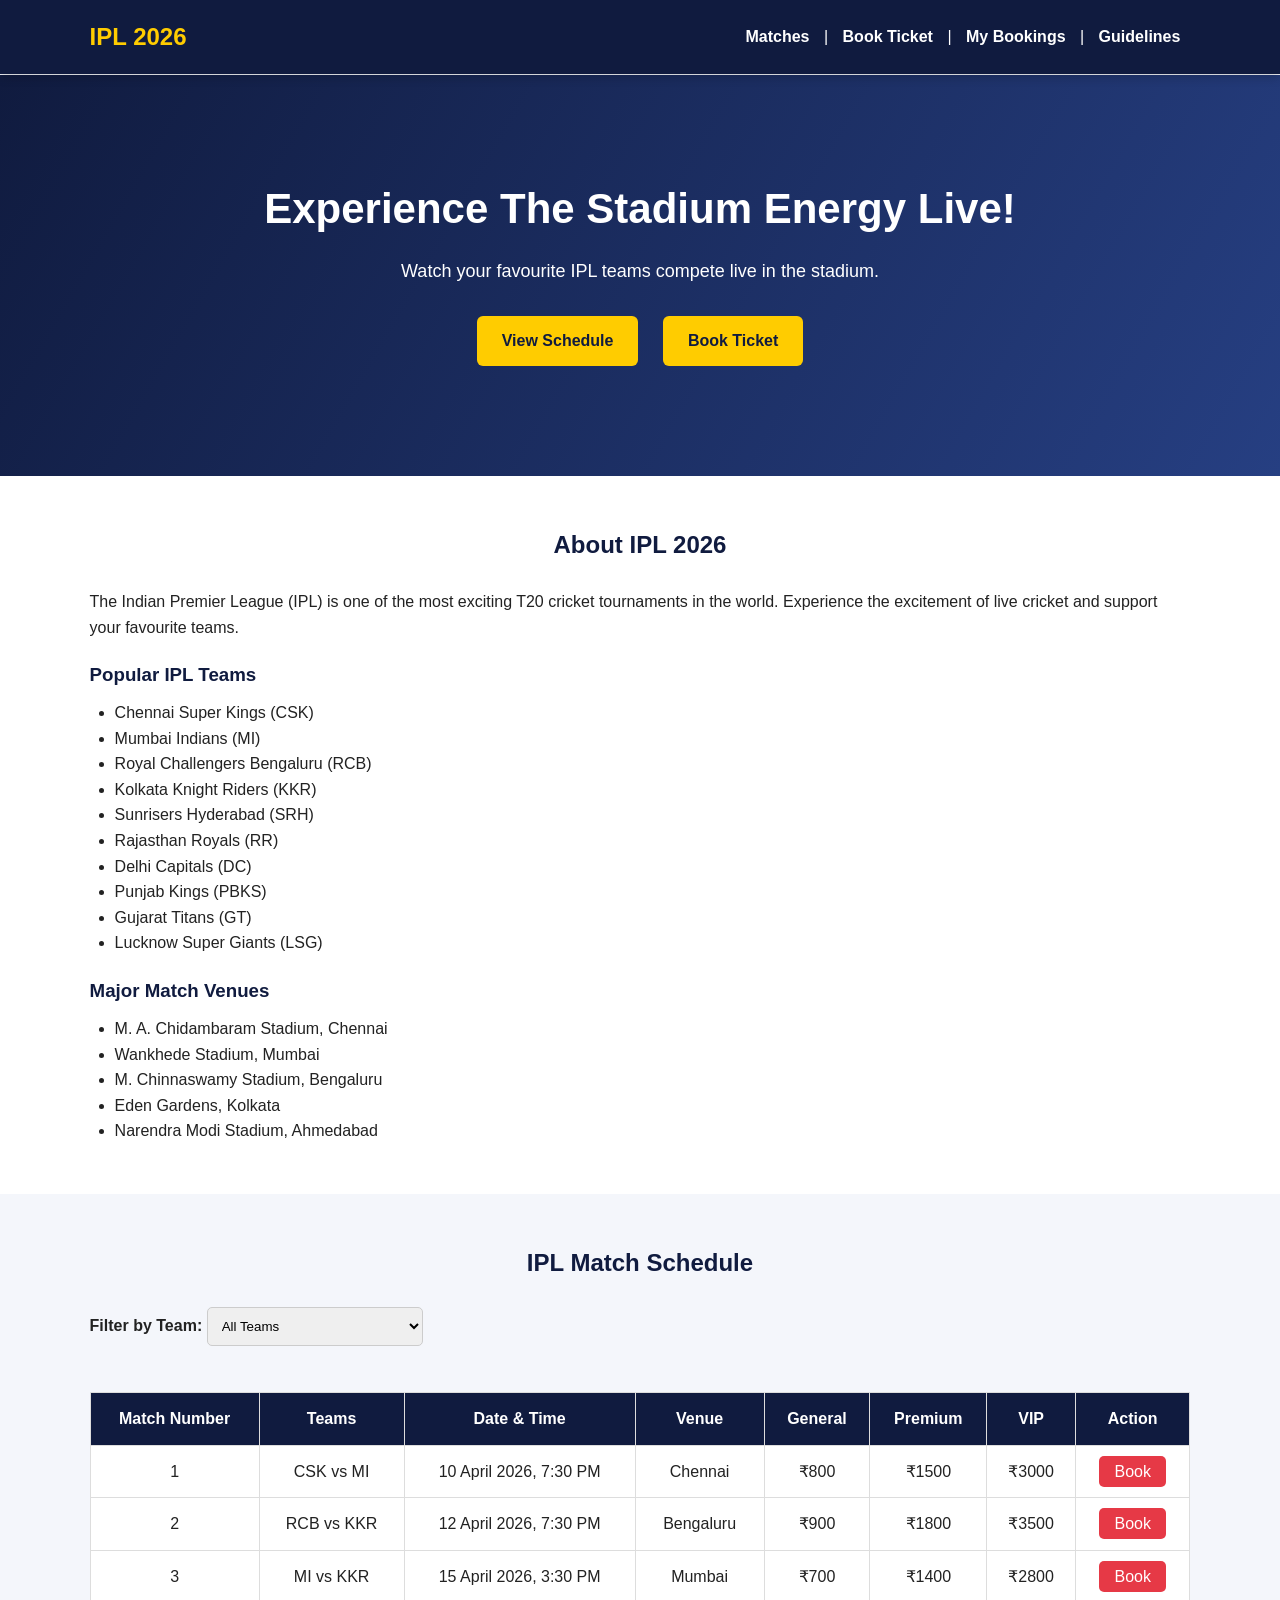
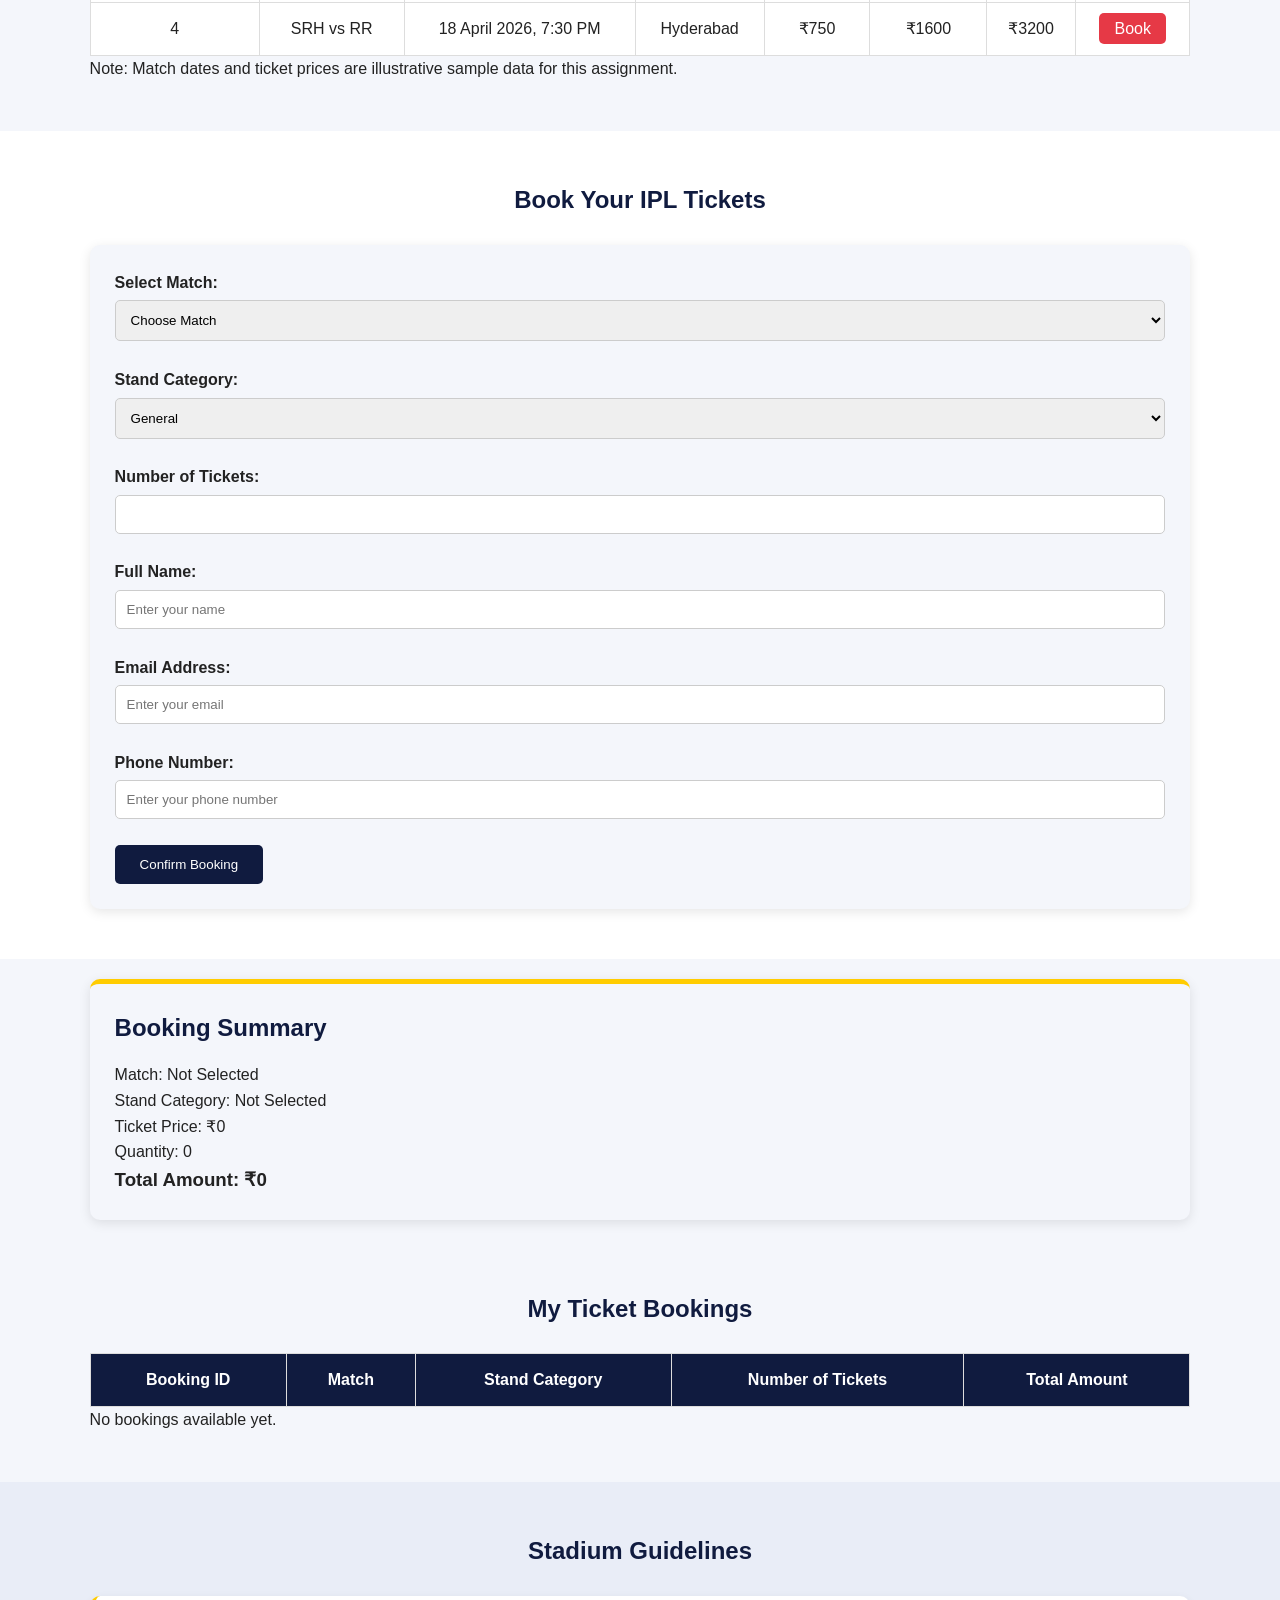
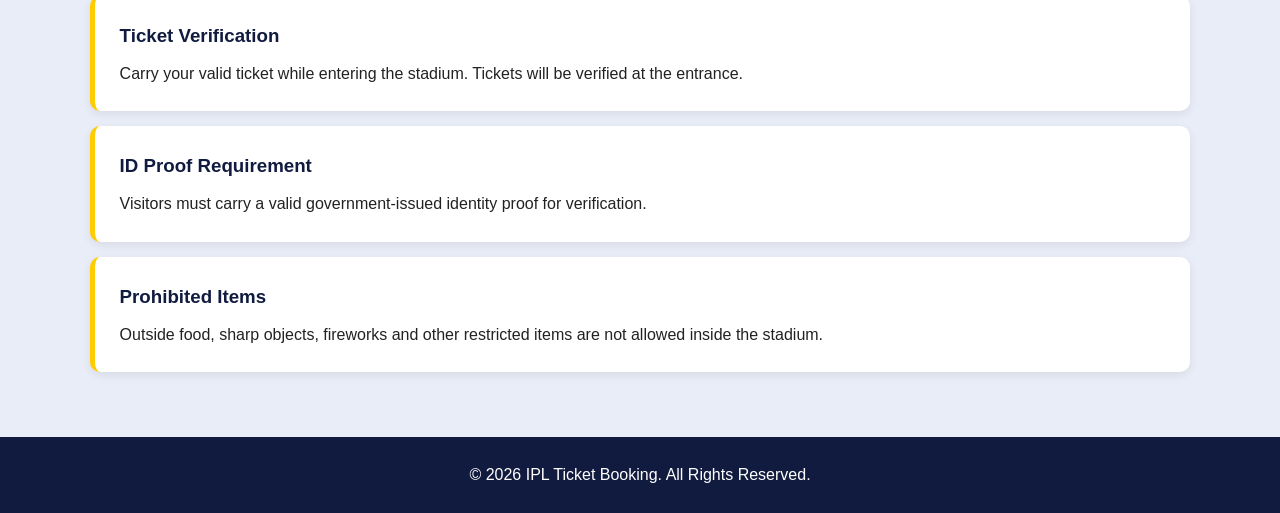
==== index.html @ 78270494 "Initial commit - IPL Ticket Booking Website" ====
<!DOCTYPE html>
<html lang="en">

<head>
    <meta charset="UTF-8">
    <meta name="viewport" content="width=device-width, initial-scale=1.0">
    <title>The Indian Premier League 2026 Ticket Booking</title>
    <link rel="stylesheet" href="styles.css">
</head>

<body>

    <!-- HEADER AND NAVIGATION BAR -->

    <header>

        <h2>IPL 2026</h2>

        <nav>
            <a href="#matches">Matches</a> |
            <a href="#booking">Book Ticket</a> |
            <a href="#mybookings">My Bookings</a> |
            <a href="#guidelines">Guidelines</a>
        </nav>

    </header>


    <section id="home">

        <h1>Experience The Stadium Energy Live!</h1>

        <p>Watch your favourite IPL teams compete live in the stadium.</p>

        <a href="#matches">View Schedule</a>

        <a href="#booking">Book Ticket</a>

    </section>


    <section id="about">

        <h2>About IPL 2026</h2>

        <p>
            The Indian Premier League (IPL) is one of the most
            exciting T20 cricket tournaments in the world.
            Experience the excitement of live cricket and
            support your favourite teams.
        </p>

        <h3>Popular IPL Teams</h3>

        <ul>
            <li>Chennai Super Kings (CSK)</li>
            <li>Mumbai Indians (MI)</li>
            <li>Royal Challengers Bengaluru (RCB)</li>
            <li>Kolkata Knight Riders (KKR)</li>
            <li>Sunrisers Hyderabad (SRH)</li>
            <li>Rajasthan Royals (RR)</li>
            <li>Delhi Capitals (DC)</li>
            <li>Punjab Kings (PBKS)</li>
            <li>Gujarat Titans (GT)</li>
            <li>Lucknow Super Giants (LSG)</li>
        </ul>

        <h3>Major Match Venues</h3>

        <ul>
            <li>M. A. Chidambaram Stadium, Chennai</li>
            <li>Wankhede Stadium, Mumbai</li>
            <li>M. Chinnaswamy Stadium, Bengaluru</li>
            <li>Eden Gardens, Kolkata</li>
            <li>Narendra Modi Stadium, Ahmedabad</li>
        </ul>

    </section>


    

    <section id="matches">

        <h2>IPL Match Schedule</h2>

        <label for="teamFilter">Filter by Team:</label>

        <select id="teamFilter">

            <option value="all">All Teams</option>
            <option value="CSK">Chennai Super Kings</option>
            <option value="MI">Mumbai Indians</option>
            <option value="RCB">Royal Challengers Bengaluru</option>
            <option value="KKR">Kolkata Knight Riders</option>
            <option value="SRH">Sunrisers Hyderabad</option>
            <option value="RR">Rajasthan Royals</option>
            <option value="DC">Delhi Capitals</option>
            <option value="PBKS">Punjab Kings</option>
            <option value="GT">Gujarat Titans</option>
            <option value="LSG">Lucknow Super Giants</option>

        </select>

        <br><br>

        <table border="1">

            <thead>

                <tr>
                    <th>Match Number</th>
                    <th>Teams</th>
                    <th>Date & Time</th>
                    <th>Venue</th>
                    <th>General</th>
                    <th>Premium</th>
                    <th>VIP</th>
                    <th>Action</th>
                </tr>

            </thead>

            <tbody>

                <tr>
                    <td>1</td>
                    <td>CSK vs MI</td>
                    <td>10 April 2026, 7:30 PM</td>
                    <td>Chennai</td>
                    <td>₹800</td>
                    <td>₹1500</td>
                    <td>₹3000</td>
                    <td><a href="#booking">Book</a></td>
                </tr>

                <tr>
                    <td>2</td>
                    <td>RCB vs KKR</td>
                    <td>12 April 2026, 7:30 PM</td>
                    <td>Bengaluru</td>
                    <td>₹900</td>
                    <td>₹1800</td>
                    <td>₹3500</td>
                    <td><a href="#booking">Book</a></td>
                </tr>

                <tr>
                    <td>3</td>
                    <td>MI vs KKR</td>
                    <td>15 April 2026, 3:30 PM</td>
                    <td>Mumbai</td>
                    <td>₹700</td>
                    <td>₹1400</td>
                    <td>₹2800</td>
                    <td><a href="#booking">Book</a></td>
                </tr>

                <tr>
                    <td>4</td>
                    <td>SRH vs RR</td>
                    <td>18 April 2026, 7:30 PM</td>
                    <td>Hyderabad</td>
                    <td>₹750</td>
                    <td>₹1600</td>
                    <td>₹3200</td>
                    <td><a href="#booking">Book</a></td>
                </tr>

            </tbody>

        </table>

        <p>
            Note: Match dates and ticket prices are illustrative
            sample data for this assignment.
        </p>

    </section>


    <section id="booking">

        <h2>Book Your IPL Tickets</h2>

        <form>

            <label for="match">Select Match:</label>

            <select id="match" name="match">

                <option value="">Choose Match</option>
                <option>CSK vs MI</option>
                <option>RCB vs KKR</option>
                <option>MI vs KKR</option>
                <option>SRH vs RR</option>

            </select>

            <br><br>

            <label for="stand">Stand Category:</label>

            <select id="stand" name="stand">

                <option>General</option>
                <option>Premium</option>
                <option>VIP</option>

            </select>

            <br><br>

            <label for="quantity">Number of Tickets:</label>

            <input type="number" id="quantity" name="quantity" min="1" max="10">

            <br><br>

            <label for="name">Full Name:</label>

            <input type="text" id="name" name="name" placeholder="Enter your name">

            <br><br>

            <label for="email">Email Address:</label>

            <input type="email" id="email" name="email" placeholder="Enter your email">

            <br><br>

            <label for="phone">Phone Number:</label>

            <input type="tel" id="phone" name="phone" placeholder="Enter your phone number">

            <br><br>

            <button type="submit">Confirm Booking</button>

        </form>

    </section>


    <aside>

        <h2>Booking Summary</h2>

        <p>Match: Not Selected</p>

        <p>Stand Category: Not Selected</p>

        <p>Ticket Price: ₹0</p>

        <p>Quantity: 0</p>

        <h3>Total Amount: ₹0</h3>

    </aside>



    <section id="mybookings">

        <h2>My Ticket Bookings</h2>

        <table border="1">

            <thead>

                <tr>
                    <th>Booking ID</th>
                    <th>Match</th>
                    <th>Stand Category</th>
                    <th>Number of Tickets</th>
                    <th>Total Amount</th>
                </tr>

            </thead>

            <tbody>

                <!-- Future booking records will appear here -->

            </tbody>

        </table>

        <p>No bookings available yet.</p>

    </section>


    <!-- GUIDELINES SECTION -->

    <section id="guidelines">

        <h2>Stadium Guidelines</h2>

        <article>

            <h3>Ticket Verification</h3>

            <p>
                Carry your valid ticket while entering
                the stadium. Tickets will be verified
                at the entrance.
            </p>

        </article>

        <article>

            <h3>ID Proof Requirement</h3>

            <p>
                Visitors must carry a valid government-issued
                identity proof for verification.
            </p>

        </article>

        <article>

            <h3>Prohibited Items</h3>

            <p>
                Outside food, sharp objects, fireworks
                and other restricted items are not allowed
                inside the stadium.
            </p>

        </article>

    </section>


    <!-- FOOTER -->

    <footer>

        <p>
            &copy; 2026 IPL Ticket Booking.
            All Rights Reserved.
        </p>

    </footer>

</body>

</html>
---- styles.css ----
/* IPL 2026 TICKET BOOKING WEBSITE */

/* 1. CSS VARIABLES */

:root {
    --primary: #101b3f;
    --accent: #ffcc00;
    --background: #f4f6fb;
    --text: #222222;
    --white: #ffffff;
}

/* 2. GENERAL STYLING */

* {
    margin: 0;
    padding: 0;
    box-sizing: border-box;
    scroll-behavior: smooth;
}

body {
    font-family: Arial, sans-serif;
    background-color: var(--background);
    color: var(--text);
    line-height: 1.6;
    padding-top: 75px;
}

section {
    padding: 50px 7%;
    scroll-margin-top: 75px;
}

section h2 {
    text-align: center;
    color: var(--primary);
    margin-bottom: 25px;
}

/* 3. NAVIGATION BAR */

header {
    background-color: var(--primary);
    color: var(--white);
    padding: 18px 7%;
    display: flex;
    justify-content: space-between;
    align-items: center;
    flex-wrap: wrap;
    position: fixed;
    top: 0;
    left: 0;
    width: 100%;
    z-index: 1000;
    box-shadow: 0 3px 10px rgba(0,0,0,0.2);
}

header h2 {
    color: var(--accent);
}

nav a {
    color: var(--white);
    text-decoration: none;
    margin: 10px;
    font-weight: bold;
    transition: 0.3s;
}

nav a:hover {
    color: var(--accent);
}

/* 4. HERO / BANNER SECTION */

#home {
    background: linear-gradient(120deg, #101b3f, #263f82);
    color: var(--white);
    text-align: center;
    padding: 100px 20px;
}

#home h1 {
    font-size: 42px;
    margin-bottom: 15px;
}

#home p {
    font-size: 18px;
    margin-bottom: 20px;
}

#home a {
    display: inline-block;
    background-color: var(--accent);
    color: var(--primary);
    padding: 12px 25px;
    margin: 10px;
    border-radius: 6px;
    text-decoration: none;
    font-weight: bold;
}

#home a:hover {
    background-color: var(--white);
}

/* 5. ABOUT IPL SECTION */

#about {
    background-color: var(--white);
}

#about p {
    margin-bottom: 20px;
}

#about h3 {
    color: var(--primary);
    margin: 20px 0 10px;
}

#about ul {
    padding-left: 25px;
}

/* 6. MATCH SCHEDULE TABLE */

#matches {
    background-color: var(--background);
}

#matches label {
    font-weight: bold;
}

#teamFilter {
    padding: 10px;
    border-radius: 5px;
    border: 1px solid #ccc;
}

table {
    width: 100%;
    border-collapse: collapse;
    background-color: var(--white);
    margin-top: 20px;
}

th {
    background-color: var(--primary);
    color: var(--white);
}

th, td {
    padding: 13px;
    text-align: center;
    border: 1px solid #ddd;
}

tr:hover {
    background-color: #eef2ff;
}

td a {
    background-color: #e63946;
    color: var(--white);
    padding: 7px 15px;
    border-radius: 5px;
    text-decoration: none;
}

td a:hover {
    background-color: var(--primary);
}

/* 7. BOOKING FORM */

#booking {
    background-color: var(--white);
}

#booking form {
    background-color: var(--background);
    padding: 25px;
    border-radius: 10px;
    box-shadow: 0 3px 12px rgba(0,0,0,0.1);
}

#booking label {
    font-weight: bold;
}

#booking input,
#booking select {
    width: 100%;
    padding: 11px;
    margin-top: 5px;
    border: 1px solid #ccc;
    border-radius: 5px;
}

#booking button {
    background-color: var(--primary);
    color: var(--white);
    padding: 12px 25px;
    border: none;
    border-radius: 5px;
    cursor: pointer;
}

#booking button:hover {
    background-color: #263f82;
}

/* 8. BOOKING SUMMARY */

aside {
    background-color: var(--background);
    padding: 25px;
    margin: 20px 7%;
    border-radius: 10px;
    border-top: 5px solid var(--accent);
    box-shadow: 0 3px 12px rgba(0,0,0,0.1);
}

aside h2 {
    color: var(--primary);
    margin-bottom: 15px;
}

/* 9. MY BOOKINGS */

#mybookings {
    background-color: var(--background);
}

/* 10. GUIDELINES CARDS */

#guidelines {
    background-color: #e9edf7;
}

article {
    background-color: var(--white);
    padding: 25px;
    margin: 15px 0;
    border-radius: 10px;
    border-left: 5px solid var(--accent);
    box-shadow: 0 3px 10px rgba(0,0,0,0.08);
}

article h3 {
    color: var(--primary);
    margin-bottom: 10px;
}

/* 11. FOOTER */

footer {
    background-color: var(--primary);
    color: var(--white);
    text-align: center;
    padding: 25px;
}

/* 12. RESPONSIVE DESIGN */

@media (max-width: 768px) {

    header {
        flex-direction: column;
        gap: 10px;
    }

    nav {
        text-align: center;
    }

    #home h1 {
        font-size: 30px;
    }

    section {
        padding: 35px 5%;
    }

    table {
        min-width: 750px;
    }

    #matches {
        overflow-x: auto;
    }
}
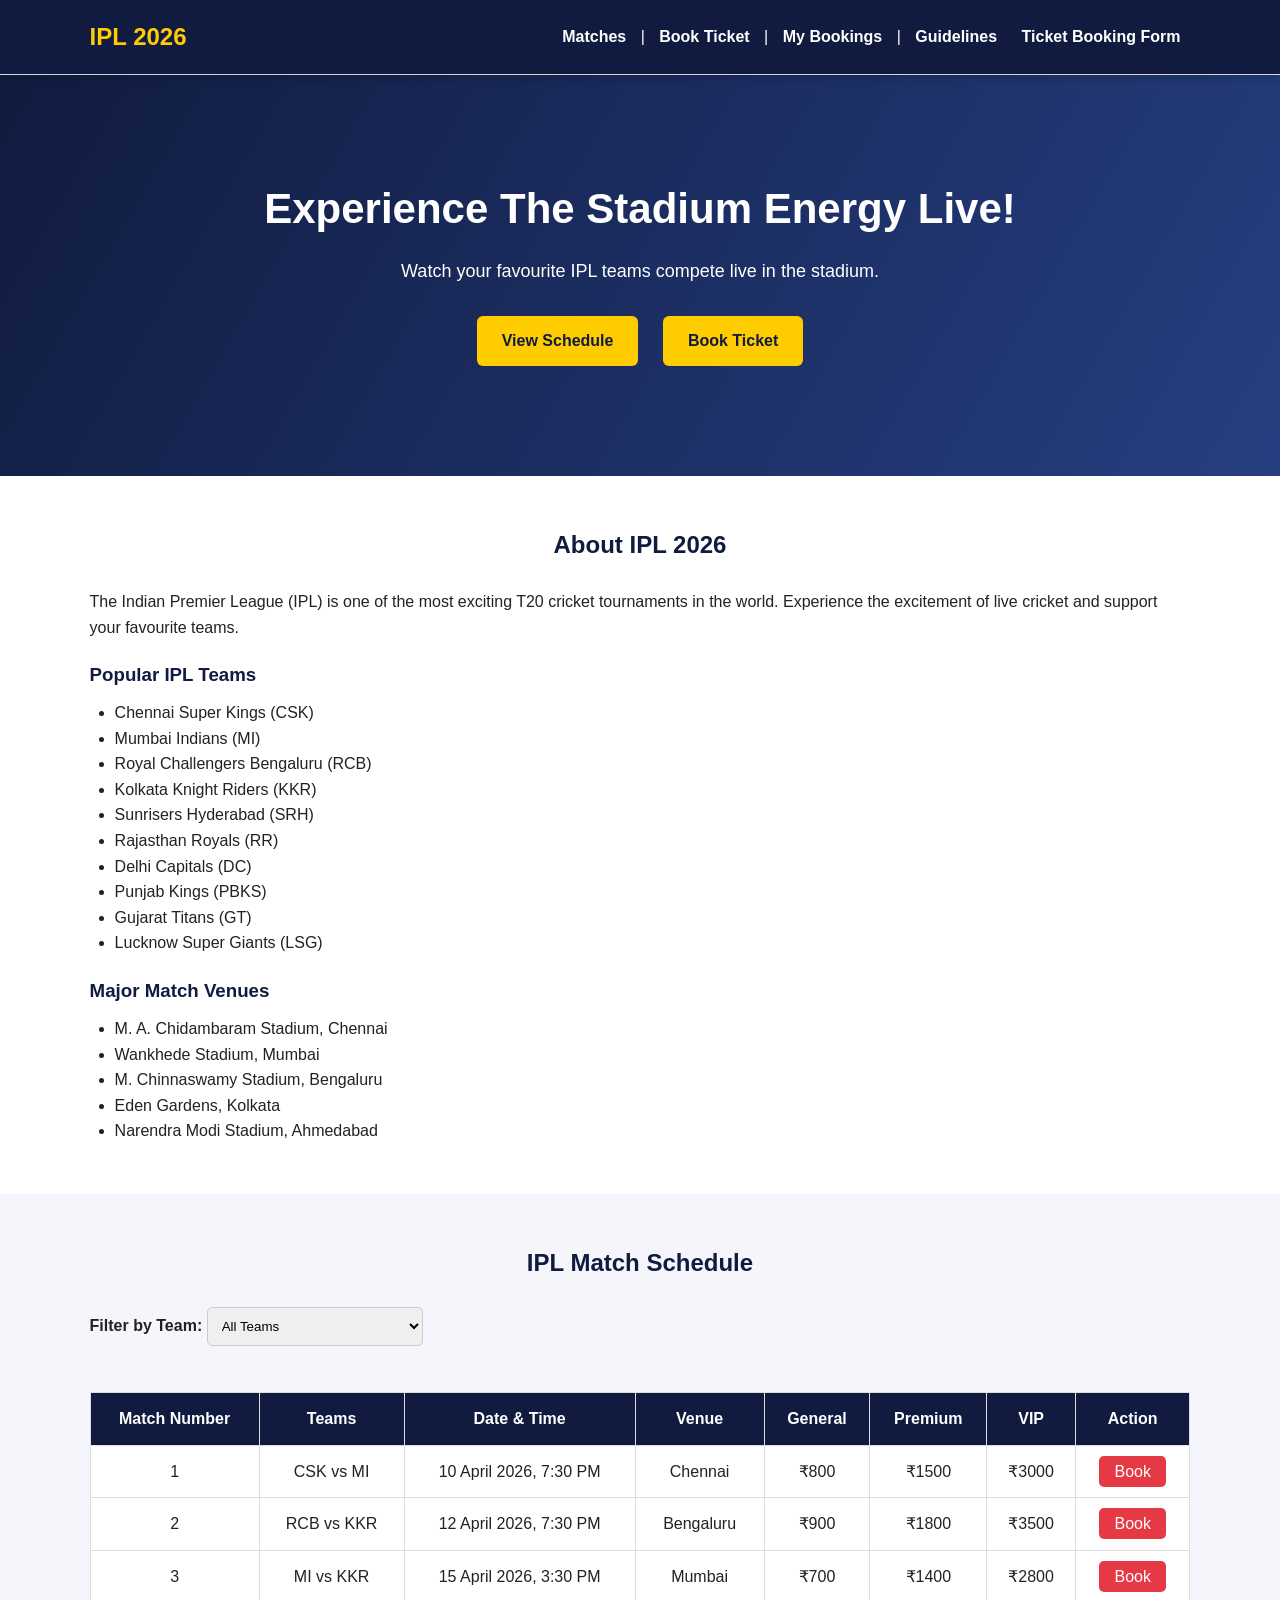
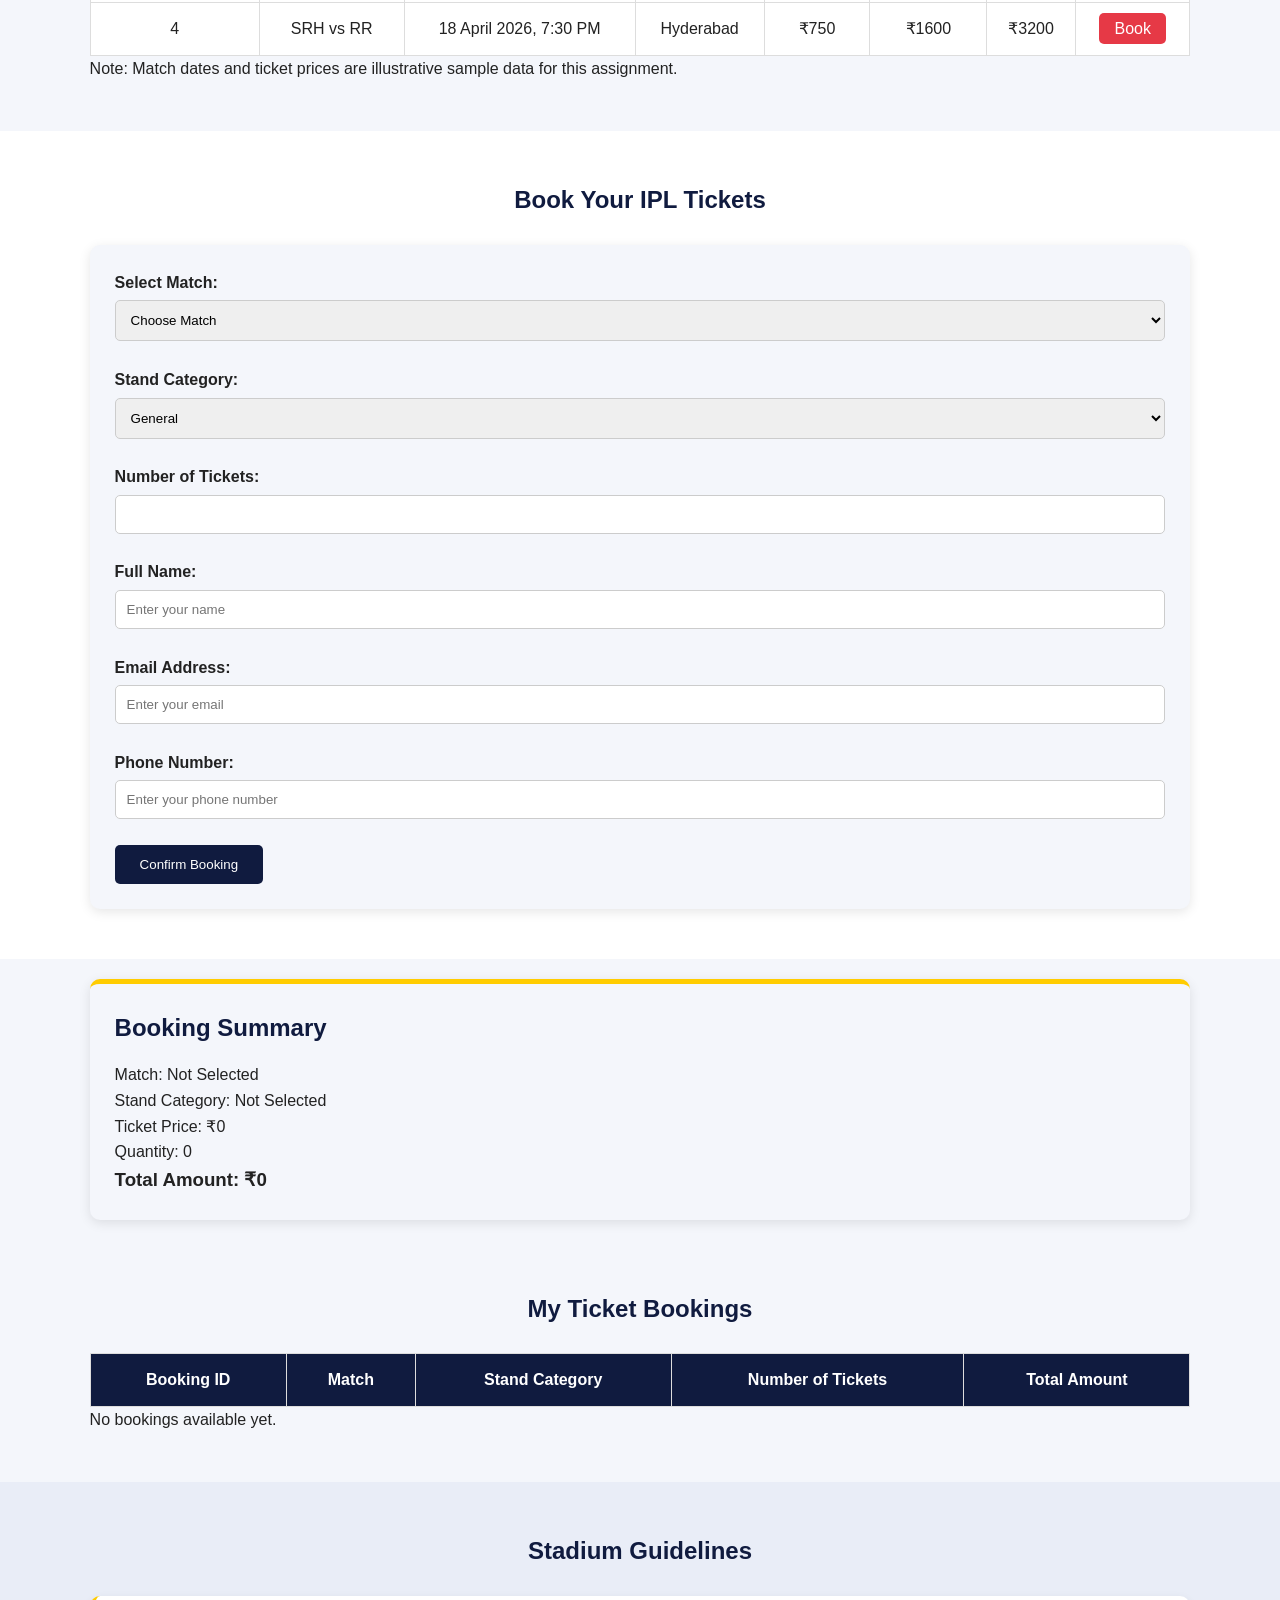
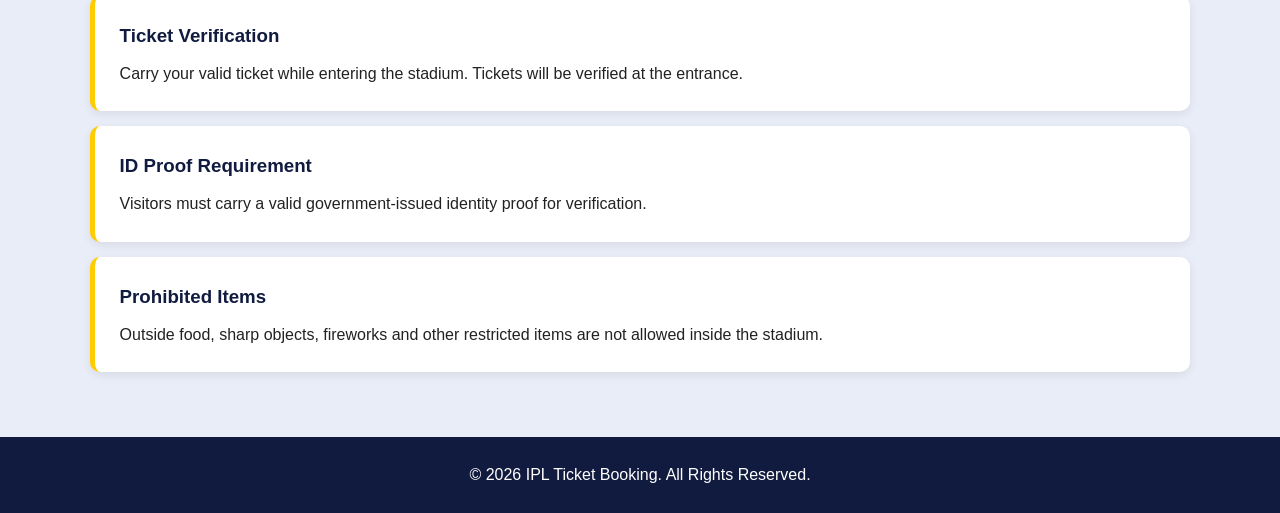
==== commit 448e3856: "Added IPL booking form with HTML validation" ====
--- a/index.html
+++ b/index.html
@@ -21,6 +21,7 @@
             <a href="#booking">Book Ticket</a> |
             <a href="#mybookings">My Bookings</a> |
             <a href="#guidelines">Guidelines</a>
+            <a href="booking.html">Ticket Booking Form</a>
         </nav>
 
     </header>
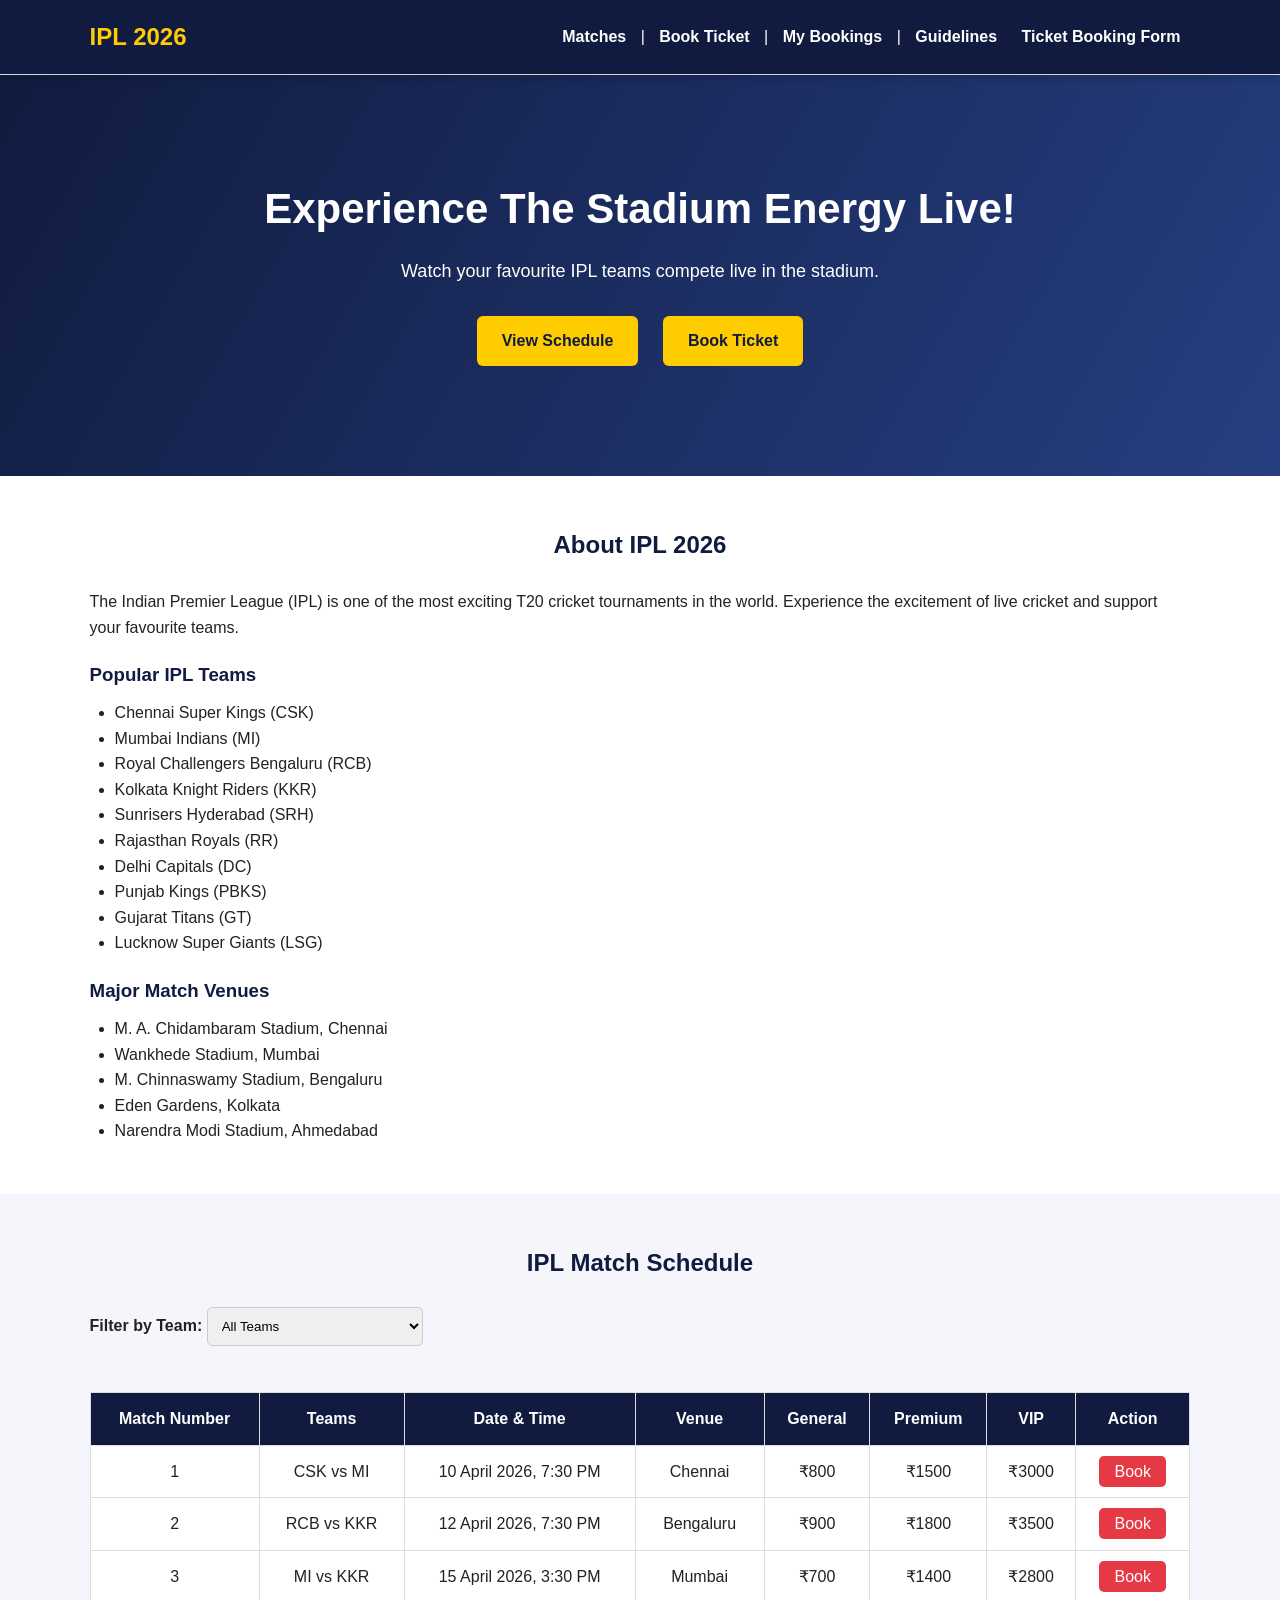
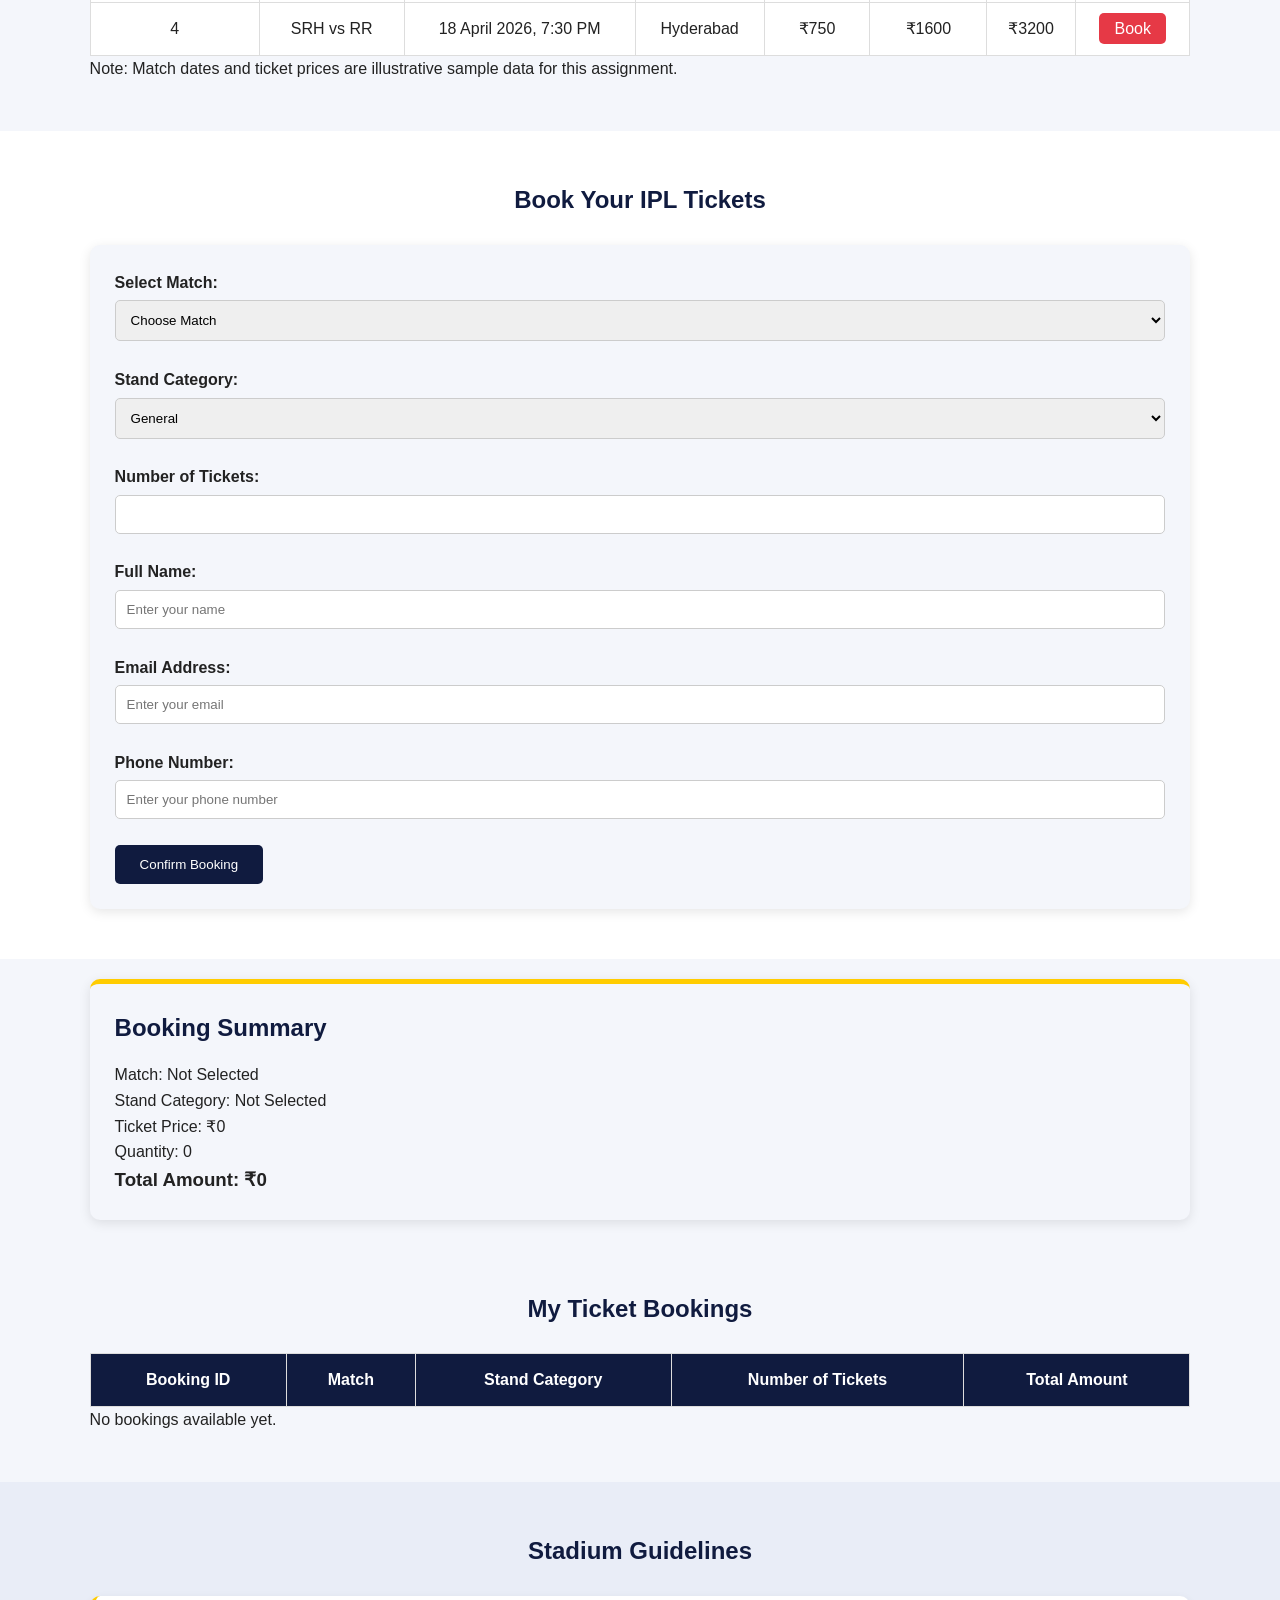
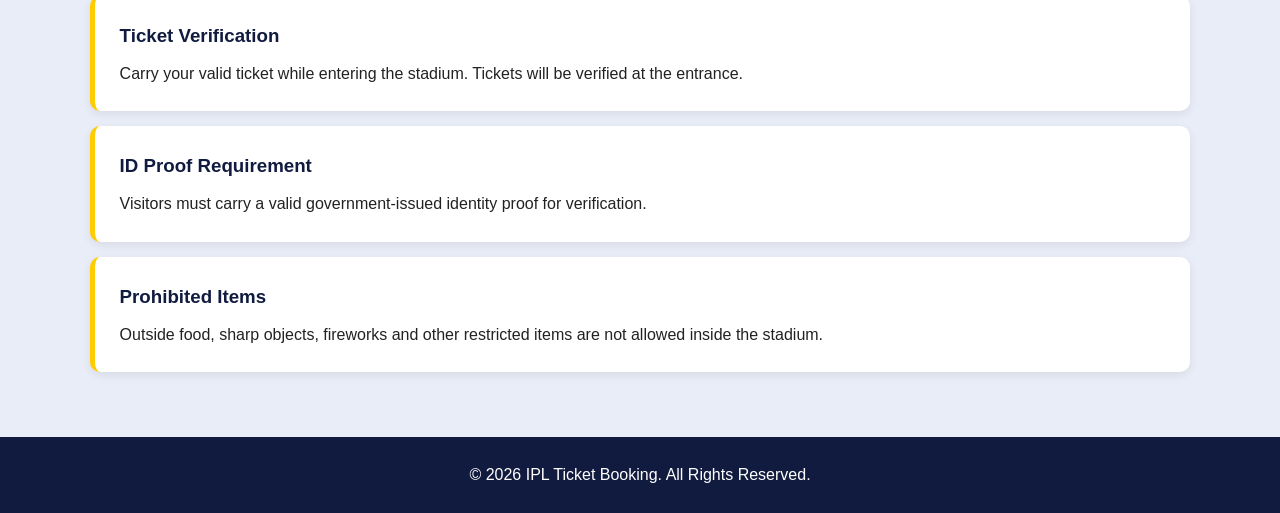
==== commit 906c4cad: "Added dynamic booking summary using JavaScript" ====
--- a/index.html
+++ b/index.html
@@ -243,21 +243,23 @@
     </section>
 
 
-    <aside>
-
-        <h2>Booking Summary</h2>
-
-        <p>Match: Not Selected</p>
-
-        <p>Stand Category: Not Selected</p>
-
-        <p>Ticket Price: ₹0</p>
-
-        <p>Quantity: 0</p>
-
-        <h3>Total Amount: ₹0</h3>
-
-    </aside>
+    
+<aside>
+
+    <h2>Booking Summary</h2>
+
+    <p>Match: <span id="summaryMatch">Not Selected</span></p>
+
+    <p>Stand Category: <span id="summaryStand">Not Selected</span></p>
+
+    <p>Ticket Price: ₹<span id="summaryPrice">0</span></p>
+
+    <p>Quantity: <span id="summaryQuantity">0</span></p>
+
+    <h3>Total Amount: ₹<span id="summaryTotal">0</span></h3>
+
+</aside>
+
 
 
 
@@ -338,7 +340,7 @@
 
     <!-- FOOTER -->
 
-    <footer>
+        <footer>
 
         <p>
             &copy; 2026 IPL Ticket Booking.
@@ -347,6 +349,11 @@
 
     </footer>
 
+    <!-- JavaScript File -->
+    <script src="app.js"></script>
+
 </body>
 
+</html>
+
 </html> 
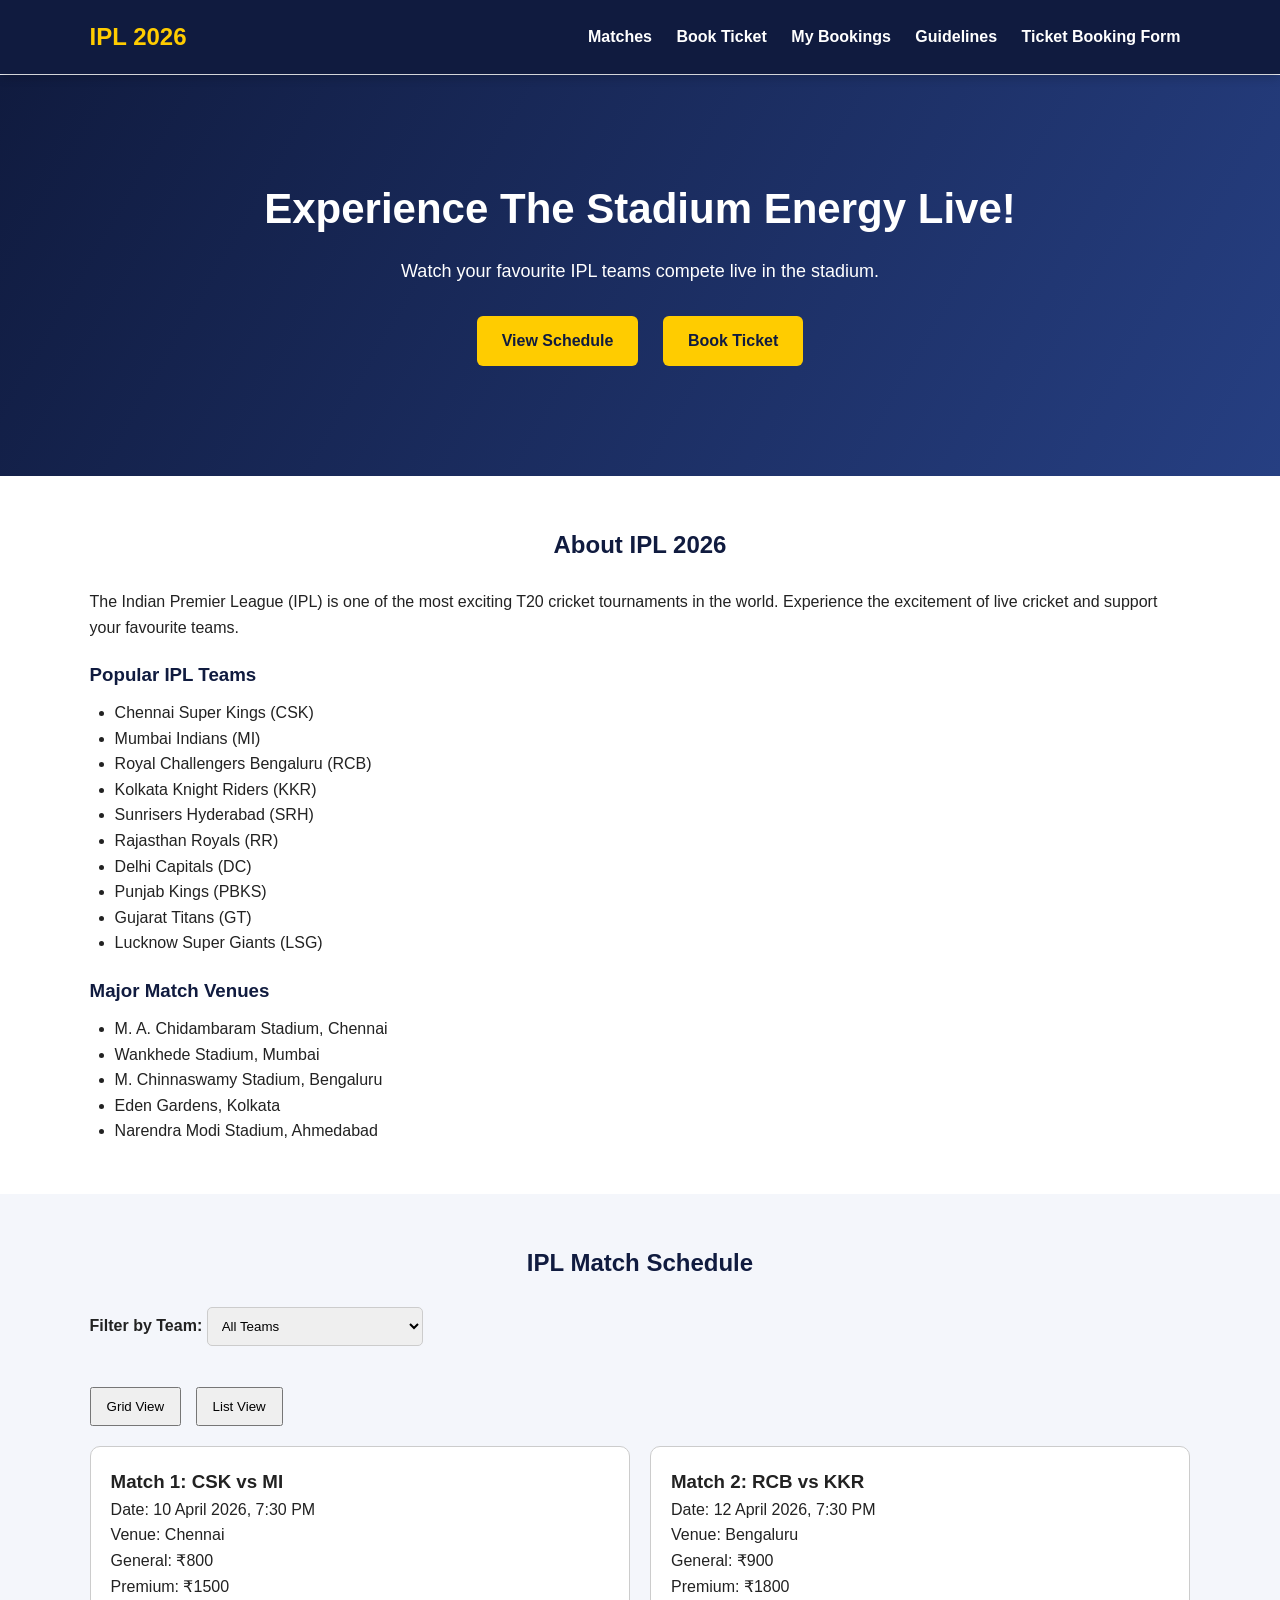
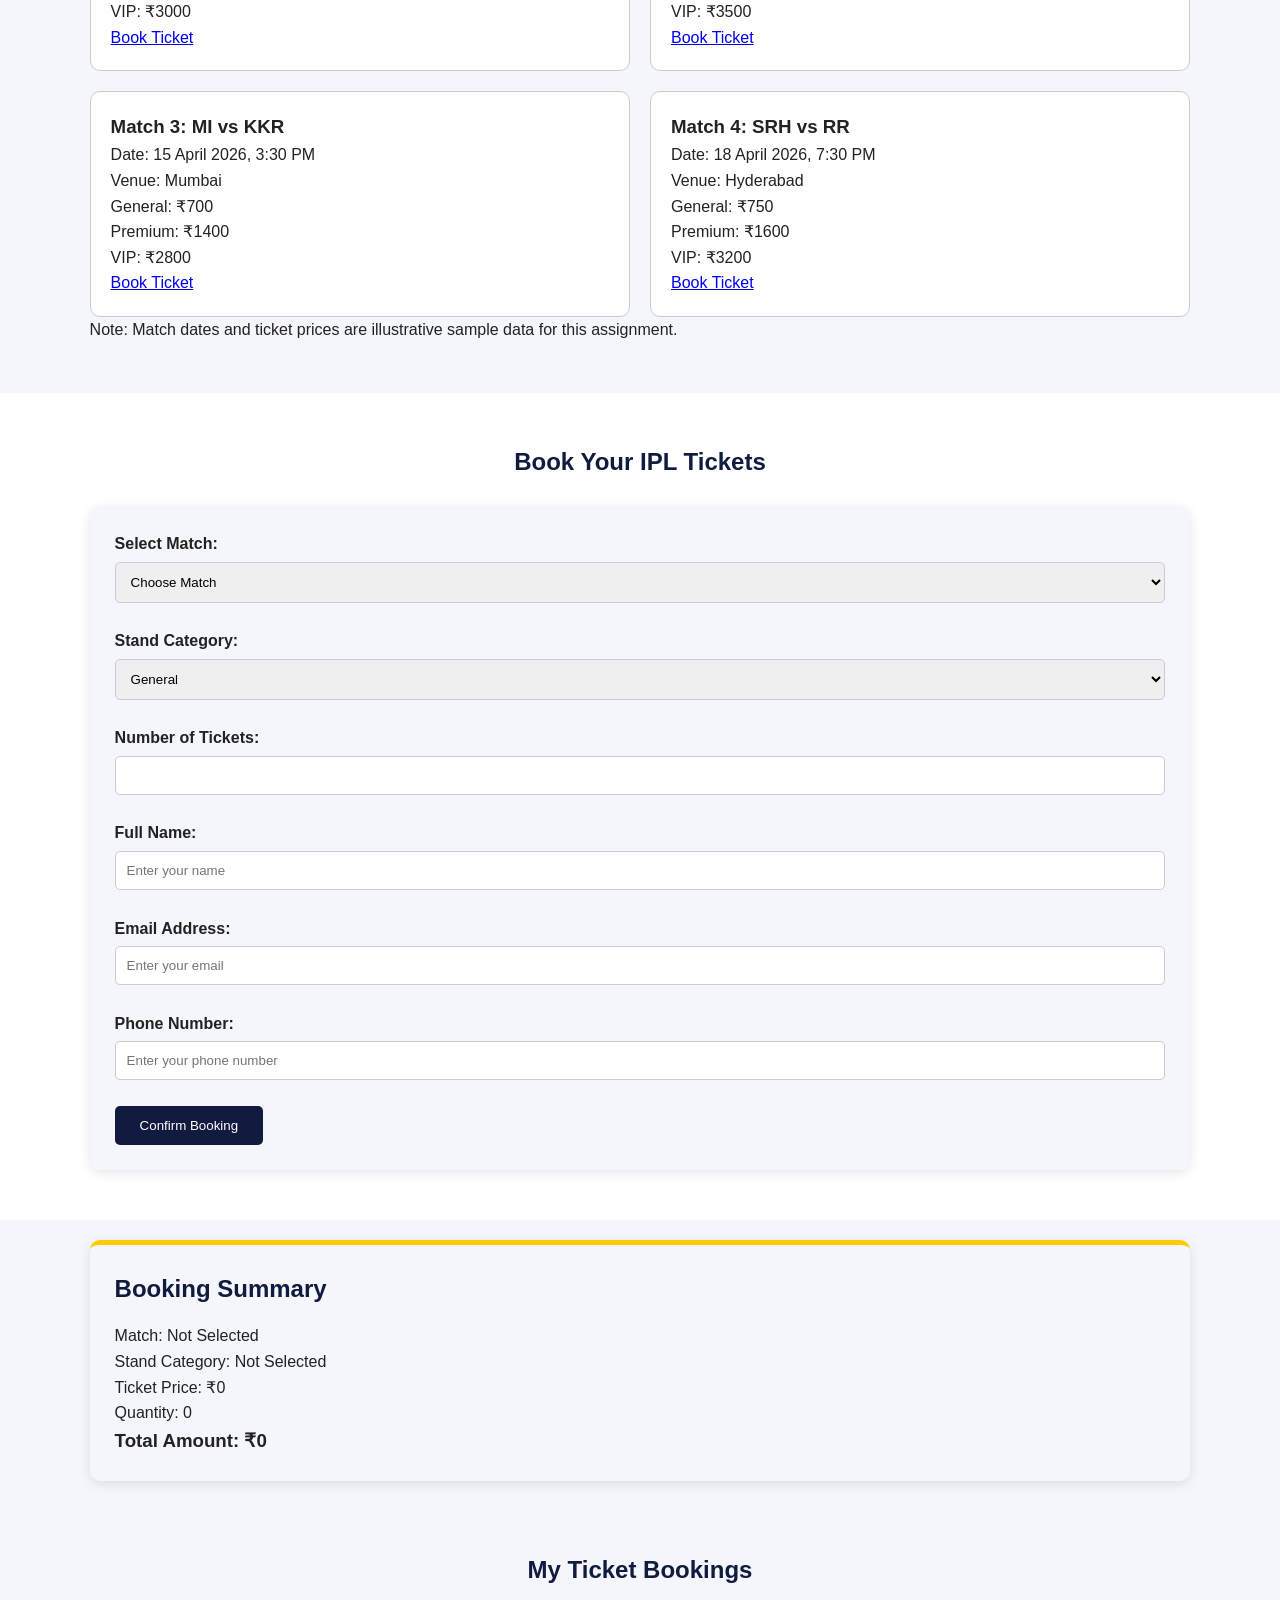
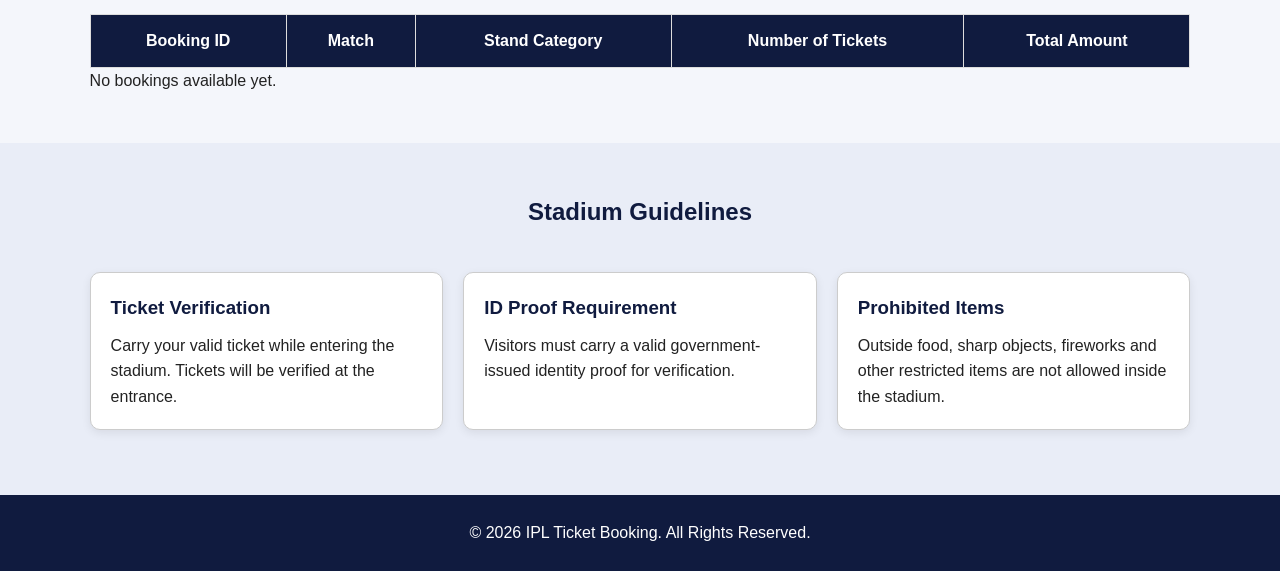
==== commit 5279bfca: "Completed Activity 8 responsive design" ====
--- a/index.html
+++ b/index.html
@@ -14,17 +14,25 @@
 
     <header>
 
-        <h2>IPL 2026</h2>
-
-        <nav>
-            <a href="#matches">Matches</a> |
-            <a href="#booking">Book Ticket</a> |
-            <a href="#mybookings">My Bookings</a> |
-            <a href="#guidelines">Guidelines</a>
-            <a href="booking.html">Ticket Booking Form</a>
-        </nav>
-
-    </header>
+    <h2>IPL 2026</h2>
+
+    <button id="menuButton" class="menu-button">☰</button>
+
+    <nav id="navbar">
+
+        <a href="#matches">Matches</a>
+
+        <a href="#booking">Book Ticket</a>
+
+        <a href="#mybookings">My Bookings</a>
+
+        <a href="#guidelines">Guidelines</a>
+
+        <a href="booking.html">Ticket Booking Form</a>
+
+    </nav>
+
+</header>
 
 
     <section id="home">
@@ -105,72 +113,103 @@
 
         <br><br>
 
-        <table border="1">
-
-            <thead>
-
-                <tr>
-                    <th>Match Number</th>
-                    <th>Teams</th>
-                    <th>Date & Time</th>
-                    <th>Venue</th>
-                    <th>General</th>
-                    <th>Premium</th>
-                    <th>VIP</th>
-                    <th>Action</th>
-                </tr>
-
-            </thead>
-
-            <tbody>
-
-                <tr>
-                    <td>1</td>
-                    <td>CSK vs MI</td>
-                    <td>10 April 2026, 7:30 PM</td>
-                    <td>Chennai</td>
-                    <td>₹800</td>
-                    <td>₹1500</td>
-                    <td>₹3000</td>
-                    <td><a href="#booking">Book</a></td>
-                </tr>
-
-                <tr>
-                    <td>2</td>
-                    <td>RCB vs KKR</td>
-                    <td>12 April 2026, 7:30 PM</td>
-                    <td>Bengaluru</td>
-                    <td>₹900</td>
-                    <td>₹1800</td>
-                    <td>₹3500</td>
-                    <td><a href="#booking">Book</a></td>
-                </tr>
-
-                <tr>
-                    <td>3</td>
-                    <td>MI vs KKR</td>
-                    <td>15 April 2026, 3:30 PM</td>
-                    <td>Mumbai</td>
-                    <td>₹700</td>
-                    <td>₹1400</td>
-                    <td>₹2800</td>
-                    <td><a href="#booking">Book</a></td>
-                </tr>
-
-                <tr>
-                    <td>4</td>
-                    <td>SRH vs RR</td>
-                    <td>18 April 2026, 7:30 PM</td>
-                    <td>Hyderabad</td>
-                    <td>₹750</td>
-                    <td>₹1600</td>
-                    <td>₹3200</td>
-                    <td><a href="#booking">Book</a></td>
-                </tr>
-
-            </tbody>
-
-        </table>
+        
+
+          
+<!-- Grid and List View Buttons -->
+
+<div class="view-buttons">
+
+    <button id="gridView">Grid View</button>
+
+    <button id="listView">List View</button>
+
+</div>
+
+
+<!-- Match Cards -->
+
+<div id="matchContainer" class="match-container">
+
+    <div class="match-card" data-teams="CSK MI">
+
+        <h3>Match 1: CSK vs MI</h3>
+
+        <p>Date: 10 April 2026, 7:30 PM</p>
+
+        <p>Venue: Chennai</p>
+
+        <p>General: ₹800</p>
+
+        <p>Premium: ₹1500</p>
+
+        <p>VIP: ₹3000</p>
+
+        <a href="#booking">Book Ticket</a>
+
+    </div>
+
+
+    <div class="match-card" data-teams="RCB KKR">
+
+        <h3>Match 2: RCB vs KKR</h3>
+
+        <p>Date: 12 April 2026, 7:30 PM</p>
+
+        <p>Venue: Bengaluru</p>
+
+        <p>General: ₹900</p>
+
+        <p>Premium: ₹1800</p>
+
+        <p>VIP: ₹3500</p>
+
+        <a href="#booking">Book Ticket</a>
+
+    </div>
+
+
+    <div class="match-card" data-teams="MI KKR">
+
+        <h3>Match 3: MI vs KKR</h3>
+
+        <p>Date: 15 April 2026, 3:30 PM</p>
+
+        <p>Venue: Mumbai</p>
+
+        <p>General: ₹700</p>
+
+        <p>Premium: ₹1400</p>
+
+        <p>VIP: ₹2800</p>
+
+        <a href="#booking">Book Ticket</a>
+
+    </div>
+
+
+    <div class="match-card" data-teams="SRH RR">
+
+        <h3>Match 4: SRH vs RR</h3>
+
+        <p>Date: 18 April 2026, 7:30 PM</p>
+
+        <p>Venue: Hyderabad</p>
+
+        <p>General: ₹750</p>
+
+        <p>Premium: ₹1600</p>
+
+        <p>VIP: ₹3200</p>
+
+        <a href="#booking">Book Ticket</a>
+
+    </div>
+
+</div>
+
+
+        
 
         <p>
             Note: Match dates and ticket prices are illustrative
@@ -298,10 +337,11 @@
 
     <section id="guidelines">
 
-        <h2>Stadium Guidelines</h2>
+    <h2>Stadium Guidelines</h2>
+
+    <div class="guidelines-container">
 
         <article>
-
             <h3>Ticket Verification</h3>
 
             <p>
@@ -309,22 +349,18 @@
                 the stadium. Tickets will be verified
                 at the entrance.
             </p>
-
         </article>
 
         <article>
-
             <h3>ID Proof Requirement</h3>
 
             <p>
                 Visitors must carry a valid government-issued
                 identity proof for verification.
             </p>
-
         </article>
 
         <article>
-
             <h3>Prohibited Items</h3>
 
             <p>
@@ -332,11 +368,11 @@
                 and other restricted items are not allowed
                 inside the stadium.
             </p>
-
         </article>
 
-    </section>
-
+    </div>
+
+</section>
 
     <!-- FOOTER -->
 
--- a/styles.css
+++ b/styles.css
@@ -295,3 +295,124 @@
         overflow-x: auto;
     }
 }
+
+/* Activity 8: Flexbox Navigation */
+
+
+
+
+/* Match Cards using CSS Grid */
+
+.match-container {
+    display: grid;
+    grid-template-columns: repeat(2, 1fr);
+    gap: 20px;
+    margin-top: 20px;
+}
+
+.match-card {
+    padding: 20px;
+    border: 1px solid #ccc;
+    border-radius: 10px;
+    background-color: white;
+}
+
+
+/* Guidelines using CSS Grid */
+
+.guidelines-container {
+    display: grid;
+    grid-template-columns: repeat(3, 1fr);
+    gap: 20px;
+}
+
+.guidelines-container article {
+    padding: 20px;
+    border: 1px solid #ccc;
+    border-radius: 10px;
+}
+
+
+/* Grid and List Buttons */
+
+.view-buttons {
+    margin-top: 15px;
+    margin-bottom: 15px;
+}
+
+.view-buttons button {
+    padding: 10px 15px;
+    margin-right: 10px;
+    cursor: pointer;
+}
+
+/* List View */
+
+.match-container.list-view {
+    display: flex;
+    flex-direction: column;
+}
+
+.match-container.list-view .match-card {
+    width: 100%;
+}
+
+/* Activity 8: Hamburger Menu */
+
+.menu-button {
+    display: none;
+    background-color: var(--accent);
+    color: white;
+    border: none;
+    padding: 8px 12px;
+    font-size: 22px;
+    cursor: pointer;
+}
+
+
+/* Activity 8: Responsive Design */
+
+@media (max-width: 768px) {
+
+    header {
+        flex-direction: row;
+        align-items: center;
+    }
+
+    .menu-button {
+        display: block;
+    }
+
+    nav {
+        display: none;
+        flex-direction: column;
+        width: 100%;
+        text-align: center;
+    }
+
+    nav.show-menu {
+        display: flex;
+    }
+
+    nav a {
+        display: block;
+        padding: 10px;
+    }
+
+    .match-container {
+        grid-template-columns: 1fr;
+    }
+
+    .guidelines-container {
+        grid-template-columns: 1fr;
+    }
+
+    #home h1 {
+        font-size: 30px;
+    }
+
+    section {
+        padding: 35px 5%;
+    }
+
+}
